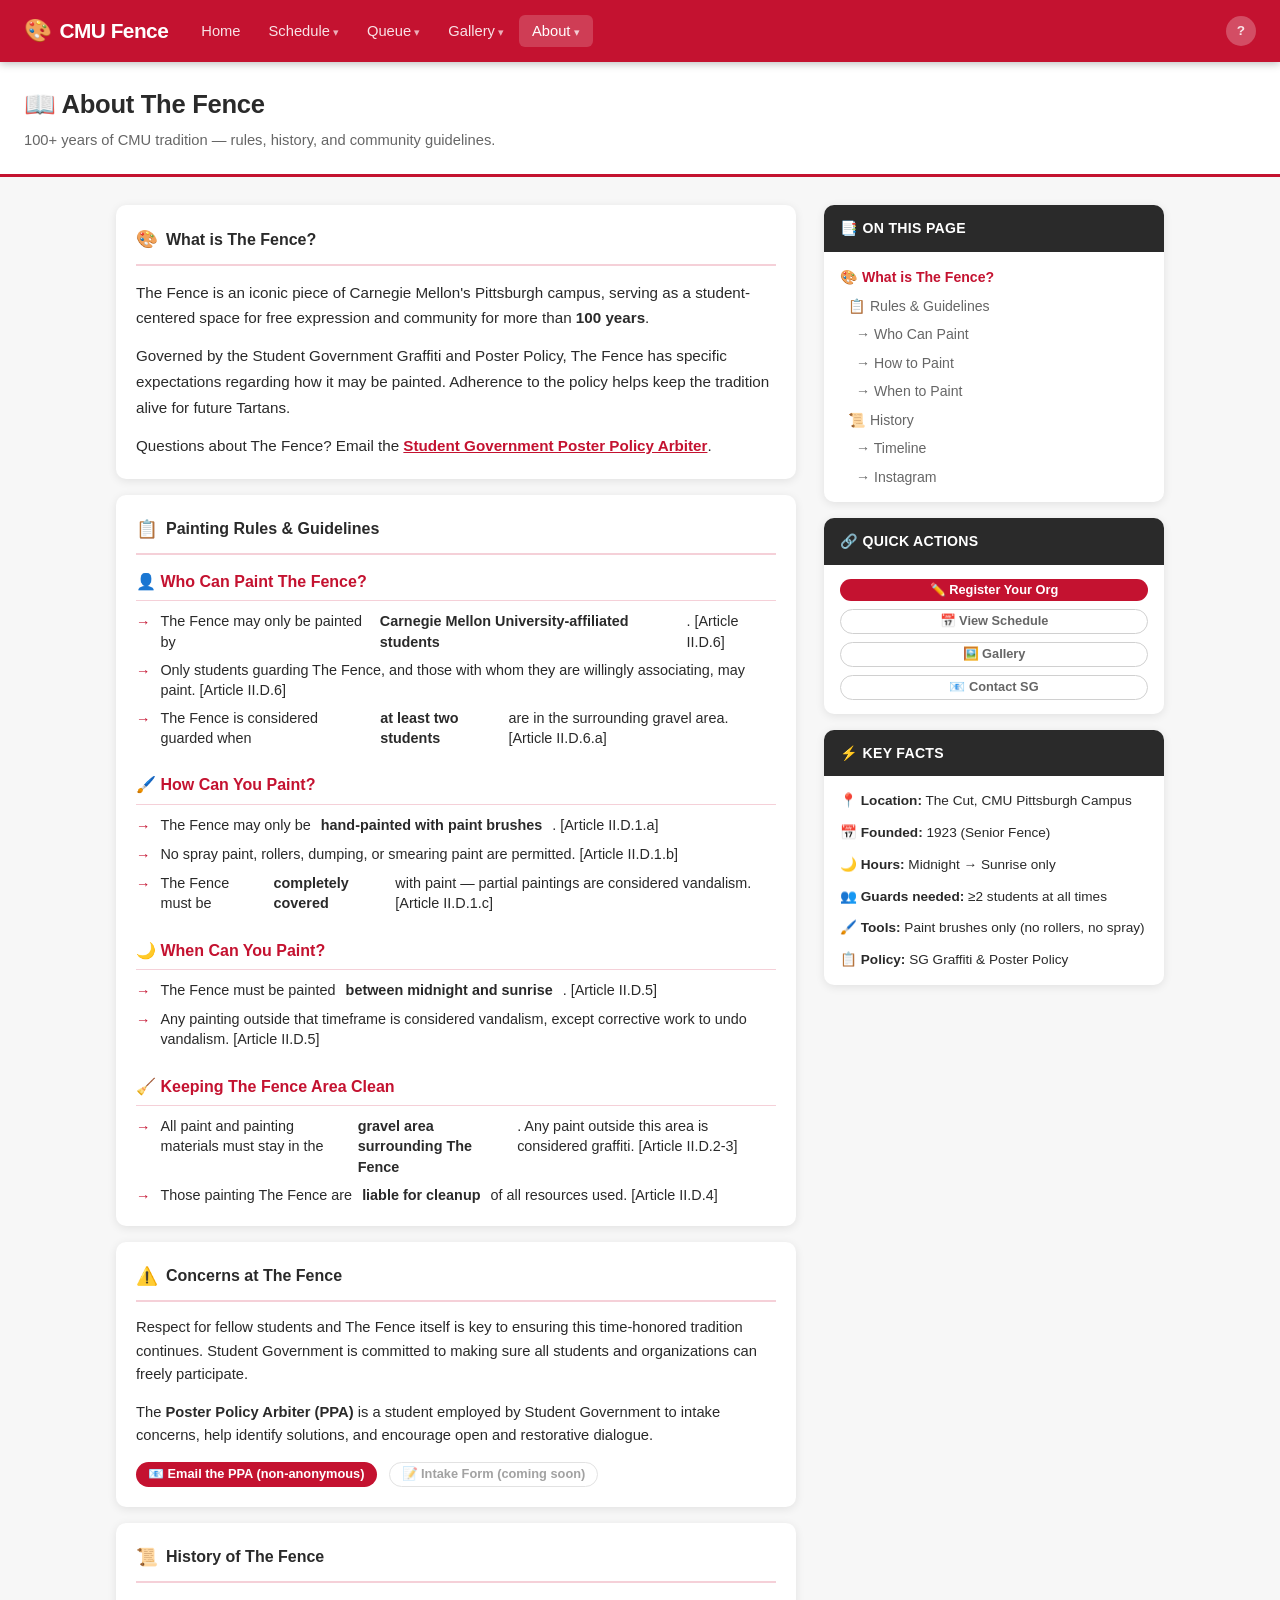
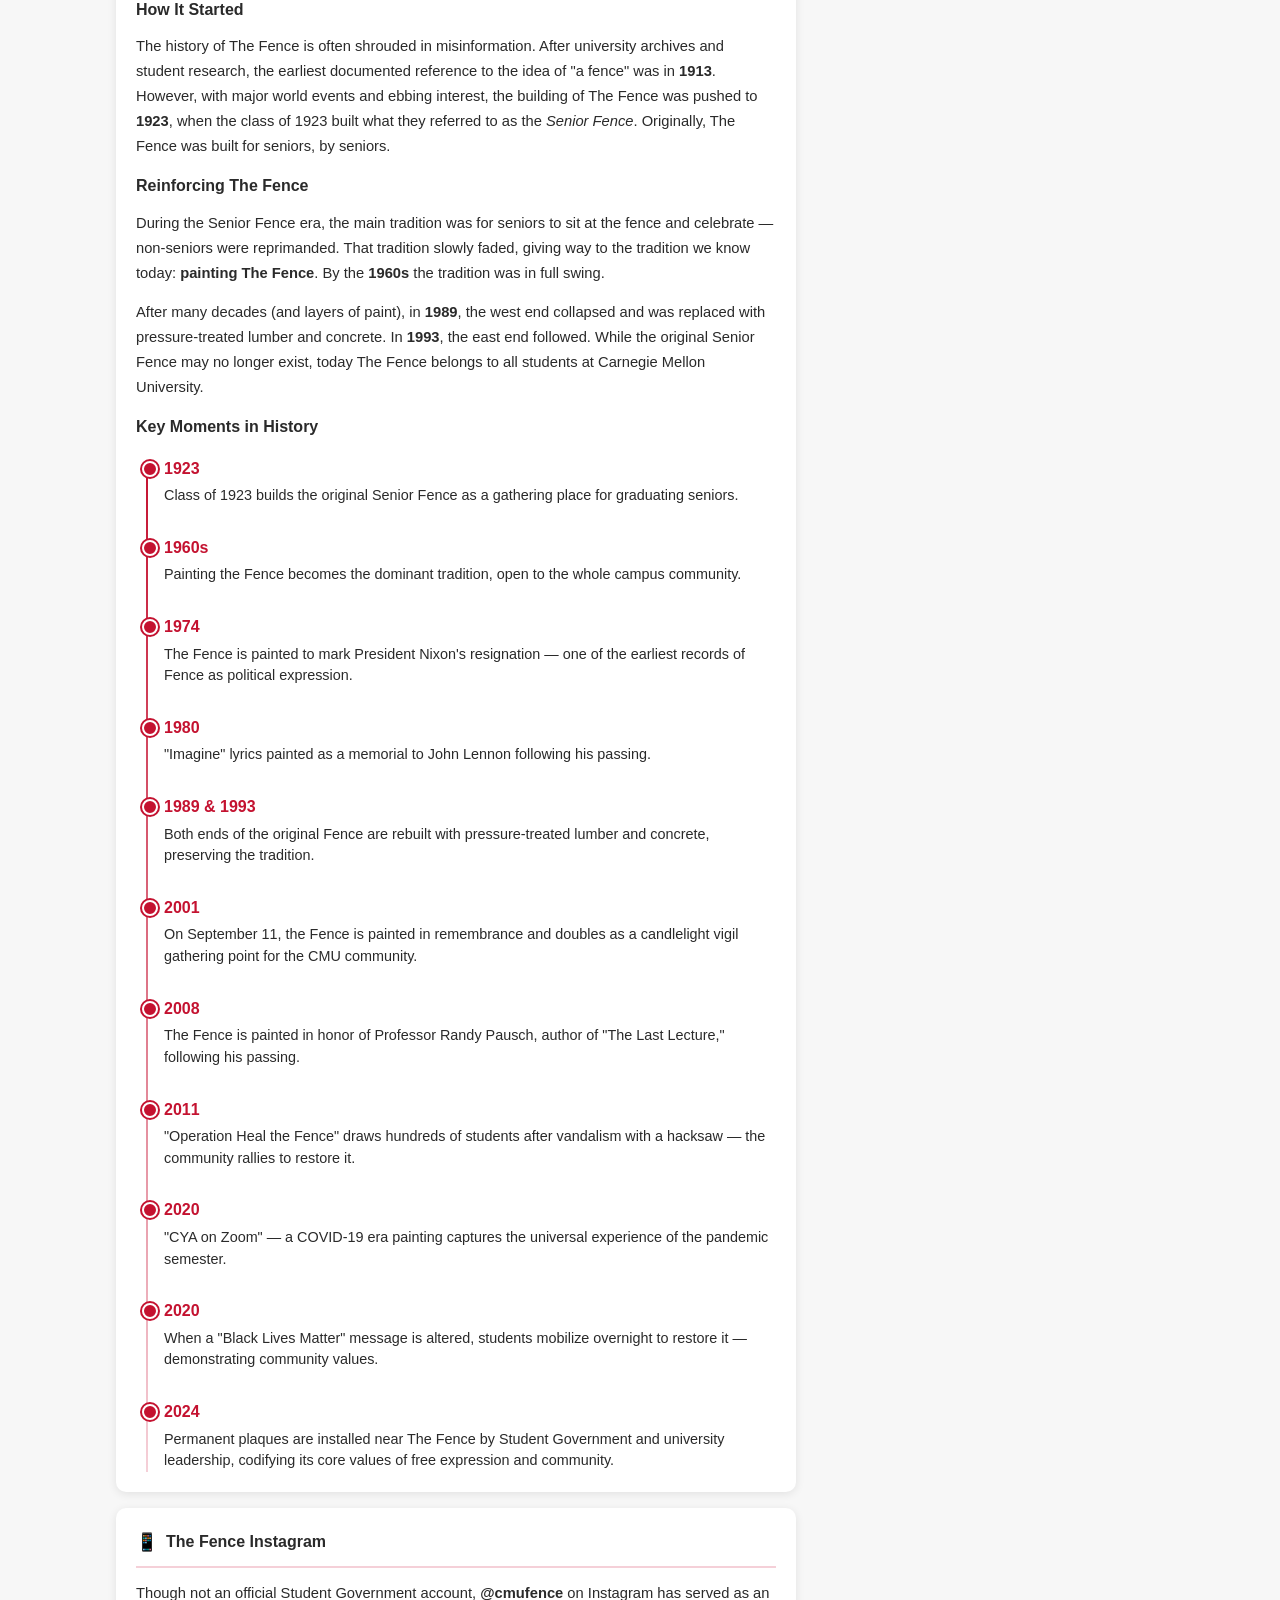
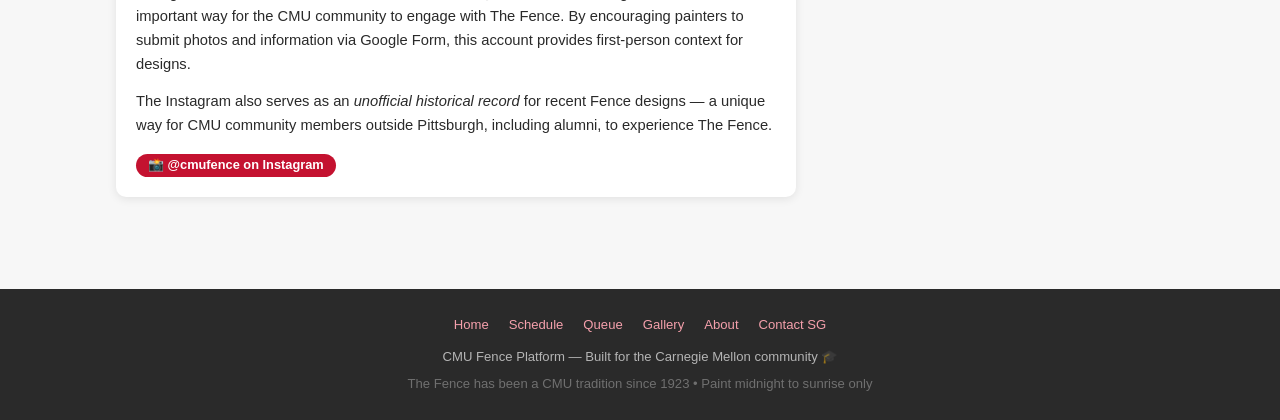
==== about.html @ 960c5d6d "first commit" ====
<!DOCTYPE html>
<html lang="en">
<head>
  <meta charset="UTF-8">
  <meta name="viewport" content="width=device-width, initial-scale=1.0">
  <title>CMU Fence — About</title>
  <link rel="stylesheet" href="css/styles.css">
  <link rel="icon" href="data:image/svg+xml,<svg xmlns='http://www.w3.org/2000/svg' viewBox='0 0 100 100'><text y='.9em' font-size='90'>📖</text></svg>">
</head>
<body>

<div id="nav-mount"></div>

<div class="page-header">
  <h1>📖 About The Fence</h1>
  <p>100+ years of CMU tradition — rules, history, and community guidelines.</p>
</div>

<div class="container">
  <div style="display:grid;grid-template-columns:2fr 1fr;gap:28px;align-items:start" class="about-layout">

    <main>
      <!-- About intro -->
      <div class="card">
        <div class="card-title"><span class="icon">🎨</span> What is The Fence?</div>
        <p style="font-size:0.95rem;line-height:1.7;margin-bottom:12px">
          The Fence is an iconic piece of Carnegie Mellon's Pittsburgh campus, serving as a student-centered
          space for free expression and community for more than <strong>100 years</strong>.
        </p>
        <p style="font-size:0.95rem;line-height:1.7;margin-bottom:12px">
          Governed by the Student Government Graffiti and Poster Policy, The Fence has specific expectations
          regarding how it may be painted. Adherence to the policy helps keep the tradition alive for future Tartans.
        </p>
        <p style="font-size:0.95rem;line-height:1.7">
          Questions about The Fence? Email the
          <a href="mailto:sg-fence@andrew.cmu.edu" style="color:var(--cmu-red);font-weight:600">Student Government Poster Policy Arbiter</a>.
        </p>
      </div>

      <!-- Rules -->
      <div id="rules" style="scroll-margin-top:80px">
        <div class="card">
          <div class="card-title"><span class="icon">📋</span> Painting Rules & Guidelines</div>

          <div class="rules-section">
            <h3>👤 Who Can Paint The Fence?</h3>
            <ul class="rules-list">
              <li><span class="arrow">→</span> The Fence may only be painted by <strong>Carnegie Mellon University-affiliated students</strong>. [Article II.D.6]</li>
              <li><span class="arrow">→</span> Only students guarding The Fence, and those with whom they are willingly associating, may paint. [Article II.D.6]</li>
              <li><span class="arrow">→</span> The Fence is considered guarded when <strong>at least two students</strong> are in the surrounding gravel area. [Article II.D.6.a]</li>
            </ul>
          </div>

          <div class="rules-section">
            <h3>🖌️ How Can You Paint?</h3>
            <ul class="rules-list">
              <li><span class="arrow">→</span> The Fence may only be <strong>hand-painted with paint brushes</strong>. [Article II.D.1.a]</li>
              <li><span class="arrow">→</span> No spray paint, rollers, dumping, or smearing paint are permitted. [Article II.D.1.b]</li>
              <li><span class="arrow">→</span> The Fence must be <strong>completely covered</strong> with paint — partial paintings are considered vandalism. [Article II.D.1.c]</li>
            </ul>
          </div>

          <div class="rules-section">
            <h3>🌙 When Can You Paint?</h3>
            <ul class="rules-list">
              <li><span class="arrow">→</span> The Fence must be painted <strong>between midnight and sunrise</strong>. [Article II.D.5]</li>
              <li><span class="arrow">→</span> Any painting outside that timeframe is considered vandalism, except corrective work to undo vandalism. [Article II.D.5]</li>
            </ul>
          </div>

          <div class="rules-section" style="margin-bottom:0">
            <h3>🧹 Keeping The Fence Area Clean</h3>
            <ul class="rules-list">
              <li><span class="arrow">→</span> All paint and painting materials must stay in the <strong>gravel area surrounding The Fence</strong>. Any paint outside this area is considered graffiti. [Article II.D.2-3]</li>
              <li><span class="arrow">→</span> Those painting The Fence are <strong>liable for cleanup</strong> of all resources used. [Article II.D.4]</li>
            </ul>
          </div>
        </div>

        <!-- Concerns -->
        <div class="card">
          <div class="card-title"><span class="icon">⚠️</span> Concerns at The Fence</div>
          <p style="font-size:0.92rem;line-height:1.6;margin-bottom:14px">
            Respect for fellow students and The Fence itself is key to ensuring this time-honored tradition continues.
            Student Government is committed to making sure all students and organizations can freely participate.
          </p>
          <p style="font-size:0.92rem;line-height:1.6;margin-bottom:14px">
            The <strong>Poster Policy Arbiter (PPA)</strong> is a student employed by Student Government to intake concerns,
            help identify solutions, and encourage open and restorative dialogue.
          </p>
          <div style="display:flex;gap:12px;flex-wrap:wrap">
            <a href="mailto:sg-fence@andrew.cmu.edu" class="btn btn-primary btn-sm">
              📧 Email the PPA (non-anonymous)
            </a>
            <span class="btn btn-ghost btn-sm" style="cursor:default;opacity:0.6">
              📝 Intake Form (coming soon)
            </span>
          </div>
        </div>
      </div>

      <!-- History -->
      <div id="history" style="scroll-margin-top:80px">
        <div class="card">
          <div class="card-title"><span class="icon">📜</span> History of The Fence</div>

          <h3 style="font-size:1rem;font-weight:700;margin-bottom:12px;color:var(--gray-800)">How It Started</h3>
          <p style="font-size:0.92rem;line-height:1.7;margin-bottom:14px">
            The history of The Fence is often shrouded in misinformation. After university archives and student research,
            the earliest documented reference to the idea of "a fence" was in <strong>1913</strong>. However, with major
            world events and ebbing interest, the building of The Fence was pushed to <strong>1923</strong>, when the class
            of 1923 built what they referred to as the <em>Senior Fence</em>. Originally, The Fence was built for seniors, by seniors.
          </p>

          <h3 style="font-size:1rem;font-weight:700;margin-bottom:12px;color:var(--gray-800)">Reinforcing The Fence</h3>
          <p style="font-size:0.92rem;line-height:1.7;margin-bottom:14px">
            During the Senior Fence era, the main tradition was for seniors to sit at the fence and celebrate — non-seniors
            were reprimanded. That tradition slowly faded, giving way to the tradition we know today: <strong>painting The Fence</strong>.
            By the <strong>1960s</strong> the tradition was in full swing.
          </p>
          <p style="font-size:0.92rem;line-height:1.7;margin-bottom:14px">
            After many decades (and layers of paint), in <strong>1989</strong>, the west end collapsed and was replaced with
            pressure-treated lumber and concrete. In <strong>1993</strong>, the east end followed. While the original Senior
            Fence may no longer exist, today The Fence belongs to all students at Carnegie Mellon University.
          </p>

          <h3 style="font-size:1rem;font-weight:700;margin-bottom:16px;color:var(--gray-800)">Key Moments in History</h3>
          <div class="timeline">
            <div class="timeline-item">
              <div class="timeline-year">1923</div>
              <div class="timeline-text">Class of 1923 builds the original Senior Fence as a gathering place for graduating seniors.</div>
            </div>
            <div class="timeline-item">
              <div class="timeline-year">1960s</div>
              <div class="timeline-text">Painting the Fence becomes the dominant tradition, open to the whole campus community.</div>
            </div>
            <div class="timeline-item">
              <div class="timeline-year">1974</div>
              <div class="timeline-text">The Fence is painted to mark President Nixon's resignation — one of the earliest records of Fence as political expression.</div>
            </div>
            <div class="timeline-item">
              <div class="timeline-year">1980</div>
              <div class="timeline-text">"Imagine" lyrics painted as a memorial to John Lennon following his passing.</div>
            </div>
            <div class="timeline-item">
              <div class="timeline-year">1989 & 1993</div>
              <div class="timeline-text">Both ends of the original Fence are rebuilt with pressure-treated lumber and concrete, preserving the tradition.</div>
            </div>
            <div class="timeline-item">
              <div class="timeline-year">2001</div>
              <div class="timeline-text">On September 11, the Fence is painted in remembrance and doubles as a candlelight vigil gathering point for the CMU community.</div>
            </div>
            <div class="timeline-item">
              <div class="timeline-year">2008</div>
              <div class="timeline-text">The Fence is painted in honor of Professor Randy Pausch, author of "The Last Lecture," following his passing.</div>
            </div>
            <div class="timeline-item">
              <div class="timeline-year">2011</div>
              <div class="timeline-text">"Operation Heal the Fence" draws hundreds of students after vandalism with a hacksaw — the community rallies to restore it.</div>
            </div>
            <div class="timeline-item">
              <div class="timeline-year">2020</div>
              <div class="timeline-text">"CYA on Zoom" — a COVID-19 era painting captures the universal experience of the pandemic semester.</div>
            </div>
            <div class="timeline-item">
              <div class="timeline-year">2020</div>
              <div class="timeline-text">When a "Black Lives Matter" message is altered, students mobilize overnight to restore it — demonstrating community values.</div>
            </div>
            <div class="timeline-item" style="margin-bottom:0">
              <div class="timeline-year">2024</div>
              <div class="timeline-text">Permanent plaques are installed near The Fence by Student Government and university leadership, codifying its core values of free expression and community.</div>
            </div>
          </div>
        </div>

        <!-- Instagram record -->
        <div class="card">
          <div class="card-title"><span class="icon">📱</span> The Fence Instagram</div>
          <p style="font-size:0.92rem;line-height:1.6;margin-bottom:14px">
            Though not an official Student Government account, <strong>@cmufence</strong> on Instagram has served as an important
            way for the CMU community to engage with The Fence. By encouraging painters to submit photos and information via
            Google Form, this account provides first-person context for designs.
          </p>
          <p style="font-size:0.92rem;line-height:1.6;margin-bottom:14px">
            The Instagram also serves as an <em>unofficial historical record</em> for recent Fence designs — a unique way for
            CMU community members outside Pittsburgh, including alumni, to experience The Fence.
          </p>
          <a href="https://instagram.com/cmufence" target="_blank" class="btn btn-primary btn-sm">
            📸 @cmufence on Instagram
          </a>
        </div>
      </div>
    </main>

    <!-- SIDEBAR -->
    <aside>
      <div class="sidebar-section" style="position:sticky;top:80px">
        <div class="sidebar-title">📑 On This Page</div>
        <div class="sidebar-body">
          <div style="display:flex;flex-direction:column;gap:6px">
            <a href="#" style="font-size:0.88rem;color:var(--cmu-red);text-decoration:none;font-weight:600">🎨 What is The Fence?</a>
            <a href="#rules" style="font-size:0.88rem;color:var(--gray-600);text-decoration:none;padding-left:8px">📋 Rules & Guidelines</a>
            <a href="#rules" style="font-size:0.88rem;color:var(--gray-600);text-decoration:none;padding-left:16px">→ Who Can Paint</a>
            <a href="#rules" style="font-size:0.88rem;color:var(--gray-600);text-decoration:none;padding-left:16px">→ How to Paint</a>
            <a href="#rules" style="font-size:0.88rem;color:var(--gray-600);text-decoration:none;padding-left:16px">→ When to Paint</a>
            <a href="#history" style="font-size:0.88rem;color:var(--gray-600);text-decoration:none;padding-left:8px">📜 History</a>
            <a href="#history" style="font-size:0.88rem;color:var(--gray-600);text-decoration:none;padding-left:16px">→ Timeline</a>
            <a href="#history" style="font-size:0.88rem;color:var(--gray-600);text-decoration:none;padding-left:16px">→ Instagram</a>
          </div>
        </div>
      </div>

      <div class="sidebar-section" style="margin-top:16px">
        <div class="sidebar-title">🔗 Quick Actions</div>
        <div class="sidebar-body" style="display:flex;flex-direction:column;gap:8px">
          <a href="queue.html#register" class="btn btn-primary btn-sm" style="justify-content:center">✏️ Register Your Org</a>
          <a href="schedule.html" class="btn btn-ghost btn-sm" style="justify-content:center">📅 View Schedule</a>
          <a href="gallery.html" class="btn btn-ghost btn-sm" style="justify-content:center">🖼️ Gallery</a>
          <a href="mailto:sg-fence@andrew.cmu.edu" class="btn btn-ghost btn-sm" style="justify-content:center">📧 Contact SG</a>
        </div>
      </div>

      <div class="sidebar-section" style="margin-top:16px">
        <div class="sidebar-title">⚡ Key Facts</div>
        <div class="sidebar-body">
          <div style="display:flex;flex-direction:column;gap:10px">
            <div style="font-size:0.85rem"><strong>📍 Location:</strong> The Cut, CMU Pittsburgh Campus</div>
            <div style="font-size:0.85rem"><strong>📅 Founded:</strong> 1923 (Senior Fence)</div>
            <div style="font-size:0.85rem"><strong>🌙 Hours:</strong> Midnight → Sunrise only</div>
            <div style="font-size:0.85rem"><strong>👥 Guards needed:</strong> ≥2 students at all times</div>
            <div style="font-size:0.85rem"><strong>🖌️ Tools:</strong> Paint brushes only (no rollers, no spray)</div>
            <div style="font-size:0.85rem"><strong>📋 Policy:</strong> SG Graffiti & Poster Policy</div>
          </div>
        </div>
      </div>
    </aside>

  </div>
</div>

<div id="footer-mount"></div>

<script src="js/app.js"></script>
<script>
  document.getElementById('nav-mount').innerHTML = navHTML('about');
  document.getElementById('footer-mount').innerHTML = footerHTML();
</script>

<style>
  @media (max-width: 768px) {
    .about-layout { grid-template-columns: 1fr !important; }
    aside { position: static !important; }
    .sidebar-section { position: static !important; }
  }
</style>
</body>
</html>
---- css/styles.css ----
:root {
  --cmu-red: #C41230;
  --cmu-red-dark: #9e0f27;
  --cmu-red-light: #f5d0d8;
  --gray-100: #f7f7f7;
  --gray-200: #ebebeb;
  --gray-300: #d0d0d0;
  --gray-600: #666;
  --gray-800: #2a2a2a;
  --white: #fff;
  --shadow: 0 2px 10px rgba(0,0,0,0.09);
  --shadow-lg: 0 4px 24px rgba(0,0,0,0.13);
  --radius: 10px;
  --nav-height: 62px;
}

* { box-sizing: border-box; margin: 0; padding: 0; }

body {
  font-family: -apple-system, BlinkMacSystemFont, 'Segoe UI', Roboto, 'Helvetica Neue', sans-serif;
  background: var(--gray-100);
  color: var(--gray-800);
  line-height: 1.6;
}

/* ===== NAVIGATION ===== */
nav {
  background: var(--cmu-red);
  height: var(--nav-height);
  display: flex;
  align-items: center;
  padding: 0 24px;
  position: sticky;
  top: 0;
  z-index: 1000;
  box-shadow: 0 2px 8px rgba(0,0,0,0.25);
}

.nav-brand {
  color: white;
  font-size: 1.3rem;
  font-weight: 800;
  text-decoration: none;
  letter-spacing: -0.5px;
  display: flex;
  align-items: center;
  gap: 8px;
  flex-shrink: 0;
}

.nav-brand .fence-icon {
  font-size: 1.4rem;
}

.nav-links {
  display: flex;
  list-style: none;
  gap: 2px;
  align-items: center;
  margin-left: 20px;
}

.nav-links a {
  color: rgba(255,255,255,0.88);
  text-decoration: none;
  padding: 8px 13px;
  border-radius: 6px;
  font-size: 0.92rem;
  font-weight: 500;
  transition: background 0.15s, color 0.15s;
  white-space: nowrap;
}

.nav-links a:hover,
.nav-links a.active {
  background: rgba(255,255,255,0.18);
  color: white;
}

/* Dropdown */
.nav-dropdown { position: relative; }

.nav-dropdown > a::after {
  content: ' ▾';
  font-size: 0.75em;
  opacity: 0.75;
}

.dropdown-menu {
  display: none;
  position: absolute;
  top: calc(100% + 8px);
  left: 0;
  background: white;
  border-radius: var(--radius);
  box-shadow: var(--shadow-lg);
  min-width: 190px;
  overflow: hidden;
  border: 1px solid var(--gray-200);
}

.nav-dropdown:hover .dropdown-menu,
.nav-dropdown:focus-within .dropdown-menu {
  display: block;
}

.dropdown-menu a {
  display: block !important;
  color: var(--gray-800) !important;
  padding: 10px 18px !important;
  font-size: 0.88rem !important;
  border-radius: 0 !important;
  background: none !important;
  font-weight: 400 !important;
  border-bottom: 1px solid var(--gray-100);
}

.dropdown-menu a:last-child { border-bottom: none; }

.dropdown-menu a:hover {
  background: var(--gray-100) !important;
  color: var(--cmu-red) !important;
  padding-left: 22px !important;
}

.dropdown-divider {
  border: none;
  border-top: 1px solid var(--gray-200);
}

/* Nav spacer */
.nav-spacer { flex: 1; }

.nav-user {
  color: rgba(255,255,255,0.85);
  font-size: 0.85rem;
  display: flex;
  align-items: center;
  gap: 8px;
}

.nav-avatar {
  width: 30px;
  height: 30px;
  background: rgba(255,255,255,0.25);
  border-radius: 50%;
  display: flex;
  align-items: center;
  justify-content: center;
  font-weight: 700;
  font-size: 0.85rem;
  cursor: pointer;
  transition: background 0.15s;
}

.nav-avatar:hover { background: rgba(255,255,255,0.35); }

/* ===== LAYOUT ===== */
.container {
  max-width: 1080px;
  margin: 0 auto;
  padding: 28px 16px;
}

.two-col {
  display: grid;
  grid-template-columns: 1fr 300px;
  gap: 24px;
  align-items: start;
}

/* ===== HERO ===== */
.hero {
  background: linear-gradient(135deg, #C41230 0%, #7d0b1e 50%, #500712 100%);
  color: white;
  padding: 48px 24px 40px;
  text-align: center;
  position: relative;
  overflow: hidden;
}

.hero::before {
  content: '';
  position: absolute;
  top: -50%;
  left: -20%;
  width: 140%;
  height: 200%;
  background: radial-gradient(ellipse, rgba(255,255,255,0.06) 0%, transparent 60%);
  pointer-events: none;
}

.hero-logo {
  font-size: 3rem;
  margin-bottom: 8px;
}

.hero h1 {
  font-size: 2.1rem;
  font-weight: 800;
  letter-spacing: -0.5px;
  margin-bottom: 8px;
}

.hero p {
  font-size: 1.05rem;
  opacity: 0.88;
  max-width: 540px;
  margin: 0 auto 24px;
}

.hero-stats {
  display: flex;
  justify-content: center;
  gap: 40px;
  margin-top: 28px;
}

.hero-stat .num {
  font-size: 2rem;
  font-weight: 800;
  display: block;
}

.hero-stat .label {
  font-size: 0.82rem;
  opacity: 0.78;
  text-transform: uppercase;
  letter-spacing: 0.5px;
}

.hero-actions {
  display: flex;
  gap: 12px;
  justify-content: center;
  flex-wrap: wrap;
}

/* ===== CARDS ===== */
.card {
  background: var(--white);
  border-radius: var(--radius);
  box-shadow: var(--shadow);
  padding: 20px;
  margin-bottom: 16px;
}

.card-title {
  font-size: 1rem;
  font-weight: 700;
  margin-bottom: 14px;
  color: var(--gray-800);
  display: flex;
  align-items: center;
  gap: 8px;
  padding-bottom: 10px;
  border-bottom: 2px solid var(--cmu-red-light);
}

.card-title .icon { font-size: 1.1rem; }

/* ===== EVENT CARDS ===== */
.event-card {
  background: var(--white);
  border-radius: var(--radius);
  box-shadow: var(--shadow);
  margin-bottom: 16px;
  overflow: hidden;
  transition: transform 0.15s, box-shadow 0.15s;
}

.event-card:hover {
  transform: translateY(-2px);
  box-shadow: var(--shadow-lg);
}

.event-card-header {
  background: linear-gradient(135deg, var(--cmu-red) 0%, var(--cmu-red-dark) 100%);
  color: white;
  padding: 14px 18px;
  display: flex;
  justify-content: space-between;
  align-items: flex-start;
  gap: 12px;
}

.event-card-org {
  font-weight: 700;
  font-size: 1.05rem;
}

.event-card-date-badge {
  background: rgba(255,255,255,0.2);
  padding: 4px 10px;
  border-radius: 12px;
  font-size: 0.82rem;
  white-space: nowrap;
}

.event-card-body { padding: 16px 18px; }

.event-countdown {
  display: inline-flex;
  align-items: center;
  gap: 6px;
  font-size: 0.82rem;
  font-weight: 700;
  color: var(--cmu-red);
  background: var(--cmu-red-light);
  padding: 3px 10px;
  border-radius: 10px;
  margin-bottom: 10px;
}

.event-design-label {
  font-size: 0.8rem;
  font-weight: 700;
  color: var(--gray-600);
  text-transform: uppercase;
  letter-spacing: 0.4px;
  margin-bottom: 6px;
}

.event-design-box {
  background: var(--gray-100);
  border: 2px dashed var(--gray-300);
  border-radius: 8px;
  padding: 16px;
  text-align: center;
  margin-bottom: 14px;
  min-height: 90px;
  display: flex;
  align-items: center;
  justify-content: center;
  flex-direction: column;
  gap: 6px;
  cursor: pointer;
  transition: border-color 0.15s, background 0.15s;
}

.event-design-box:hover {
  border-color: var(--cmu-red);
  background: var(--cmu-red-light);
}

.event-design-box .design-text {
  color: var(--gray-600);
  font-size: 0.9rem;
  font-style: italic;
}

.event-design-box img {
  max-width: 100%;
  max-height: 200px;
  border-radius: 6px;
  object-fit: contain;
}

.event-design-box .upload-hint {
  font-size: 0.78rem;
  color: var(--gray-600);
}

.rsvp-section { border-top: 1px solid var(--gray-200); padding-top: 14px; }

.rsvp-btns {
  display: flex;
  gap: 8px;
  flex-wrap: wrap;
  margin-bottom: 8px;
}

.rsvp-tally {
  font-size: 0.82rem;
  color: var(--gray-600);
  display: flex;
  gap: 14px;
  flex-wrap: wrap;
}

.rsvp-tally span { display: flex; align-items: center; gap: 4px; }

/* ===== BUTTONS ===== */
.btn {
  display: inline-flex;
  align-items: center;
  gap: 6px;
  padding: 9px 18px;
  border-radius: 20px;
  border: none;
  cursor: pointer;
  font-size: 0.88rem;
  font-weight: 600;
  transition: all 0.15s;
  text-decoration: none;
  line-height: 1;
}

.btn-primary {
  background: var(--cmu-red);
  color: white;
}
.btn-primary:hover { background: var(--cmu-red-dark); transform: translateY(-1px); }

.btn-outline {
  background: transparent;
  color: var(--cmu-red);
  border: 2px solid var(--cmu-red);
}
.btn-outline:hover { background: var(--cmu-red-light); }

.btn-white {
  background: white;
  color: var(--cmu-red);
  font-weight: 700;
}
.btn-white:hover { background: var(--gray-100); }

.btn-ghost {
  background: transparent;
  color: var(--gray-600);
  border: 1.5px solid var(--gray-300);
}
.btn-ghost:hover { background: var(--gray-200); color: var(--gray-800); }

.btn-going {
  background: #28a745;
  color: white;
}
.btn-going:hover { background: #218838; }
.btn-going.active {
  background: #1e7e34;
  box-shadow: 0 0 0 3px #28a74540;
  transform: scale(1.05);
}

.btn-maybe {
  background: #ffc107;
  color: #333;
}
.btn-maybe:hover { background: #e0a800; }
.btn-maybe.active {
  background: #d39e00;
  box-shadow: 0 0 0 3px #ffc10750;
  transform: scale(1.05);
}

.btn-notgoing {
  background: var(--gray-200);
  color: var(--gray-600);
  border: 1.5px solid var(--gray-300);
}
.btn-notgoing:hover { background: var(--gray-300); }
.btn-notgoing.active {
  background: var(--gray-300);
  box-shadow: 0 0 0 3px rgba(0,0,0,0.1);
}

.btn-sm {
  padding: 5px 12px;
  font-size: 0.8rem;
  border-radius: 14px;
}

.btn-lg {
  padding: 12px 28px;
  font-size: 1rem;
  border-radius: 24px;
}

/* ===== BADGES ===== */
.badge {
  display: inline-block;
  padding: 3px 9px;
  border-radius: 10px;
  font-size: 0.74rem;
  font-weight: 700;
  text-transform: uppercase;
  letter-spacing: 0.3px;
}

.badge-confirmed { background: #d4edda; color: #155724; }
.badge-pending { background: #fff3cd; color: #856404; }
.badge-next { background: var(--cmu-red-light); color: var(--cmu-red-dark); }
.badge-tonight { background: #C41230; color: white; animation: pulse 2s infinite; }

@keyframes pulse {
  0%, 100% { opacity: 1; }
  50% { opacity: 0.7; }
}

/* ===== PAGE HEADER ===== */
.page-header {
  background: white;
  border-bottom: 3px solid var(--cmu-red);
  padding: 22px 24px;
}

.page-header h1 {
  font-size: 1.6rem;
  font-weight: 800;
  color: var(--gray-800);
  letter-spacing: -0.3px;
}

.page-header p {
  color: var(--gray-600);
  font-size: 0.92rem;
  margin-top: 4px;
}

/* ===== CALENDAR ===== */
.calendar-nav {
  display: flex;
  justify-content: space-between;
  align-items: center;
  margin-bottom: 16px;
}

.calendar-nav h2 {
  font-size: 1.2rem;
  font-weight: 700;
}

.calendar-grid {
  display: grid;
  grid-template-columns: repeat(7, 1fr);
  gap: 1px;
  background: var(--gray-200);
  border-radius: var(--radius);
  overflow: hidden;
  border: 1px solid var(--gray-200);
}

.cal-header {
  background: var(--cmu-red);
  color: white;
  text-align: center;
  padding: 9px 4px;
  font-size: 0.78rem;
  font-weight: 700;
  letter-spacing: 0.3px;
}

.cal-day {
  background: var(--white);
  padding: 8px 6px;
  min-height: 88px;
  cursor: pointer;
  transition: background 0.12s;
  position: relative;
}

.cal-day:hover { background: #fff5f7; }

.cal-day.other-month {
  background: var(--gray-100);
  opacity: 0.55;
  cursor: default;
}
.cal-day.other-month:hover { background: var(--gray-100); }

.cal-day.today {
  background: #fff5f7;
  outline: 2px solid var(--cmu-red);
  outline-offset: -2px;
}

.cal-day.has-event { cursor: pointer; }

.cal-day-num {
  font-size: 0.82rem;
  font-weight: 700;
  color: var(--gray-600);
  margin-bottom: 4px;
}

.cal-day.today .cal-day-num {
  color: var(--cmu-red);
}

.cal-event-chip {
  background: var(--cmu-red);
  color: white;
  border-radius: 4px;
  font-size: 0.68rem;
  padding: 2px 5px;
  margin-bottom: 2px;
  overflow: hidden;
  text-overflow: ellipsis;
  white-space: nowrap;
  font-weight: 600;
}

.cal-weather {
  font-size: 0.7rem;
  color: var(--gray-600);
  margin-top: 3px;
  display: flex;
  align-items: center;
  gap: 2px;
}

/* ===== QUEUE ===== */
.queue-item {
  display: flex;
  align-items: flex-start;
  padding: 14px;
  border-bottom: 1px solid var(--gray-200);
  gap: 14px;
  transition: background 0.12s;
}

.queue-item:hover { background: var(--gray-100); }
.queue-item:last-child { border-bottom: none; }

.queue-position {
  width: 32px;
  height: 32px;
  border-radius: 50%;
  background: var(--cmu-red);
  color: white;
  display: flex;
  align-items: center;
  justify-content: center;
  font-weight: 800;
  font-size: 0.88rem;
  flex-shrink: 0;
}

.queue-position.pos-1 {
  background: #FFD700;
  color: #333;
}
.queue-position.pos-2 {
  background: #C0C0C0;
  color: #333;
}
.queue-position.pos-3 {
  background: #CD7F32;
  color: white;
}

.queue-info { flex: 1; min-width: 0; }

.queue-org {
  font-weight: 700;
  font-size: 0.95rem;
  margin-bottom: 2px;
}

.queue-desc {
  font-size: 0.82rem;
  color: var(--gray-600);
  margin-bottom: 4px;
}

.queue-meta {
  font-size: 0.76rem;
  color: var(--gray-600);
  display: flex;
  gap: 10px;
  flex-wrap: wrap;
}

/* ===== FORM ===== */
.form-group { margin-bottom: 16px; }

.form-group label {
  display: block;
  font-weight: 600;
  margin-bottom: 6px;
  font-size: 0.88rem;
  color: var(--gray-800);
}

.form-group label .required { color: var(--cmu-red); }

.form-group input,
.form-group textarea,
.form-group select {
  width: 100%;
  padding: 10px 14px;
  border: 1.5px solid var(--gray-300);
  border-radius: 8px;
  font-size: 0.92rem;
  font-family: inherit;
  transition: border-color 0.15s, box-shadow 0.15s;
  background: white;
}

.form-group input:focus,
.form-group textarea:focus,
.form-group select:focus {
  outline: none;
  border-color: var(--cmu-red);
  box-shadow: 0 0 0 3px rgba(196, 18, 48, 0.1);
}

.form-group textarea { resize: vertical; min-height: 80px; }

.form-row {
  display: grid;
  grid-template-columns: 1fr 1fr;
  gap: 12px;
}

.form-hint {
  font-size: 0.78rem;
  color: var(--gray-600);
  margin-top: 4px;
}

/* ===== GALLERY ===== */
.gallery-grid {
  display: grid;
  grid-template-columns: repeat(auto-fill, minmax(240px, 1fr));
  gap: 16px;
}

.gallery-item {
  border-radius: var(--radius);
  overflow: hidden;
  box-shadow: var(--shadow);
  cursor: pointer;
  transition: transform 0.2s, box-shadow 0.2s;
  background: white;
}

.gallery-item:hover {
  transform: translateY(-3px);
  box-shadow: var(--shadow-lg);
}

.gallery-img {
  width: 100%;
  height: 180px;
  display: flex;
  align-items: center;
  justify-content: center;
  font-size: 3.5rem;
  position: relative;
  overflow: hidden;
}

.gallery-img .fence-design {
  position: absolute;
  inset: 0;
  display: flex;
  flex-direction: column;
  align-items: center;
  justify-content: center;
  gap: 4px;
}

.gallery-caption {
  padding: 12px 14px;
}

.gallery-caption .org {
  font-weight: 700;
  font-size: 0.9rem;
  color: var(--gray-800);
  margin-bottom: 2px;
}

.gallery-caption .desc {
  font-size: 0.8rem;
  color: var(--gray-600);
  margin-bottom: 4px;
}

.gallery-caption .date {
  font-size: 0.75rem;
  color: var(--gray-600);
}

/* ===== HISTORY TIMELINE ===== */
.timeline {
  position: relative;
  padding-left: 28px;
}

.timeline::before {
  content: '';
  position: absolute;
  left: 10px;
  top: 6px;
  bottom: 0;
  width: 2px;
  background: linear-gradient(to bottom, var(--cmu-red), var(--cmu-red-light));
}

.timeline-item {
  position: relative;
  margin-bottom: 28px;
}

.timeline-item::before {
  content: '';
  position: absolute;
  left: -22px;
  top: 5px;
  width: 12px;
  height: 12px;
  border-radius: 50%;
  background: var(--cmu-red);
  border: 2px solid white;
  box-shadow: 0 0 0 2px var(--cmu-red);
}

.timeline-year {
  font-weight: 800;
  color: var(--cmu-red);
  font-size: 1rem;
  margin-bottom: 4px;
}

.timeline-text {
  font-size: 0.9rem;
  color: var(--gray-800);
  line-height: 1.5;
}

/* ===== RULES ===== */
.rules-section { margin-bottom: 24px; }

.rules-section h3 {
  color: var(--cmu-red);
  font-size: 1rem;
  font-weight: 700;
  margin-bottom: 10px;
  padding-bottom: 6px;
  border-bottom: 1px solid var(--cmu-red-light);
}

.rules-list {
  list-style: none;
  display: flex;
  flex-direction: column;
  gap: 8px;
}

.rules-list li {
  display: flex;
  gap: 10px;
  font-size: 0.9rem;
  line-height: 1.4;
}

.rules-list li .arrow {
  color: var(--cmu-red);
  font-weight: 700;
  flex-shrink: 0;
  margin-top: 1px;
}

/* ===== MODAL ===== */
.modal-overlay {
  display: none;
  position: fixed;
  inset: 0;
  background: rgba(0,0,0,0.55);
  z-index: 2000;
  align-items: center;
  justify-content: center;
  padding: 16px;
}

.modal-overlay.open { display: flex; }

.modal {
  background: white;
  border-radius: var(--radius);
  padding: 24px;
  max-width: 500px;
  width: 100%;
  max-height: 85vh;
  overflow-y: auto;
  box-shadow: var(--shadow-lg);
}

.modal-header {
  display: flex;
  justify-content: space-between;
  align-items: center;
  margin-bottom: 18px;
}

.modal-header h3 { font-size: 1.1rem; font-weight: 700; }

.modal-close {
  background: none;
  border: none;
  font-size: 1.6rem;
  cursor: pointer;
  color: var(--gray-600);
  line-height: 1;
  padding: 2px 6px;
  border-radius: 4px;
  transition: background 0.15s;
}

.modal-close:hover { background: var(--gray-200); }

/* ===== ALERT ===== */
.alert {
  padding: 12px 16px;
  border-radius: 8px;
  margin-bottom: 16px;
  font-size: 0.88rem;
  display: flex;
  align-items: flex-start;
  gap: 8px;
}

.alert-success { background: #d4edda; color: #155724; border: 1px solid #c3e6cb; }
.alert-warning { background: #fff3cd; color: #856404; border: 1px solid #ffeeba; }
.alert-info { background: #d1ecf1; color: #0c5460; border: 1px solid #bee5eb; }

/* ===== SIDEBAR WIDGETS ===== */
.sidebar-section {
  background: white;
  border-radius: var(--radius);
  box-shadow: var(--shadow);
  margin-bottom: 16px;
  overflow: hidden;
}

.sidebar-title {
  background: var(--gray-800);
  color: white;
  padding: 12px 16px;
  font-size: 0.88rem;
  font-weight: 700;
  letter-spacing: 0.3px;
  text-transform: uppercase;
}

.sidebar-body { padding: 14px 16px; }

.sidebar-item {
  display: flex;
  align-items: center;
  gap: 10px;
  padding: 8px 0;
  border-bottom: 1px solid var(--gray-100);
  font-size: 0.88rem;
}

.sidebar-item:last-child { border-bottom: none; }

.sidebar-item .item-dot {
  width: 8px;
  height: 8px;
  border-radius: 50%;
  background: var(--cmu-red);
  flex-shrink: 0;
}

/* ===== WEATHER ===== */
.weather-inline {
  display: inline-flex;
  align-items: center;
  gap: 4px;
  font-size: 0.82rem;
  color: var(--gray-600);
  background: var(--gray-100);
  padding: 3px 8px;
  border-radius: 10px;
}

/* ===== EMPTY STATE ===== */
.empty-state {
  text-align: center;
  padding: 40px 20px;
  color: var(--gray-600);
}

.empty-state .icon { font-size: 3rem; margin-bottom: 12px; }
.empty-state h3 { font-size: 1rem; margin-bottom: 6px; color: var(--gray-800); }
.empty-state p { font-size: 0.88rem; }

/* ===== FOOTER ===== */
footer {
  background: var(--gray-800);
  color: rgba(255,255,255,0.65);
  text-align: center;
  padding: 24px 20px;
  margin-top: 48px;
  font-size: 0.82rem;
  line-height: 1.8;
}

footer a { color: #f5a0ac; text-decoration: none; }
footer a:hover { text-decoration: underline; }

footer .footer-links {
  display: flex;
  justify-content: center;
  gap: 20px;
  flex-wrap: wrap;
  margin-bottom: 8px;
}

/* ===== RESPONSIVE ===== */
@media (max-width: 768px) {
  .two-col { grid-template-columns: 1fr; }
  .hero h1 { font-size: 1.6rem; }
  .hero-stats { gap: 20px; }
  .hero-stat .num { font-size: 1.5rem; }
  .gallery-grid { grid-template-columns: repeat(2, 1fr); }
  .form-row { grid-template-columns: 1fr; }
  .nav-links { display: none; }
}

@media (max-width: 480px) {
  .gallery-grid { grid-template-columns: 1fr; }
  .cal-day { min-height: 62px; padding: 5px 3px; }
  .cal-day-num { font-size: 0.75rem; }
  .container { padding: 16px 12px; }
}

/* ===== UTILITY ===== */
.mt-0 { margin-top: 0 !important; }
.mt-8 { margin-top: 8px !important; }
.mt-16 { margin-top: 16px !important; }
.mb-0 { margin-bottom: 0 !important; }
.text-center { text-align: center; }
.text-muted { color: var(--gray-600); font-size: 0.88rem; }
.fw-bold { font-weight: 700; }
.flex { display: flex; }
.flex-center { display: flex; align-items: center; justify-content: center; }
.gap-8 { gap: 8px; }
.gap-12 { gap: 12px; }
.w-100 { width: 100%; }
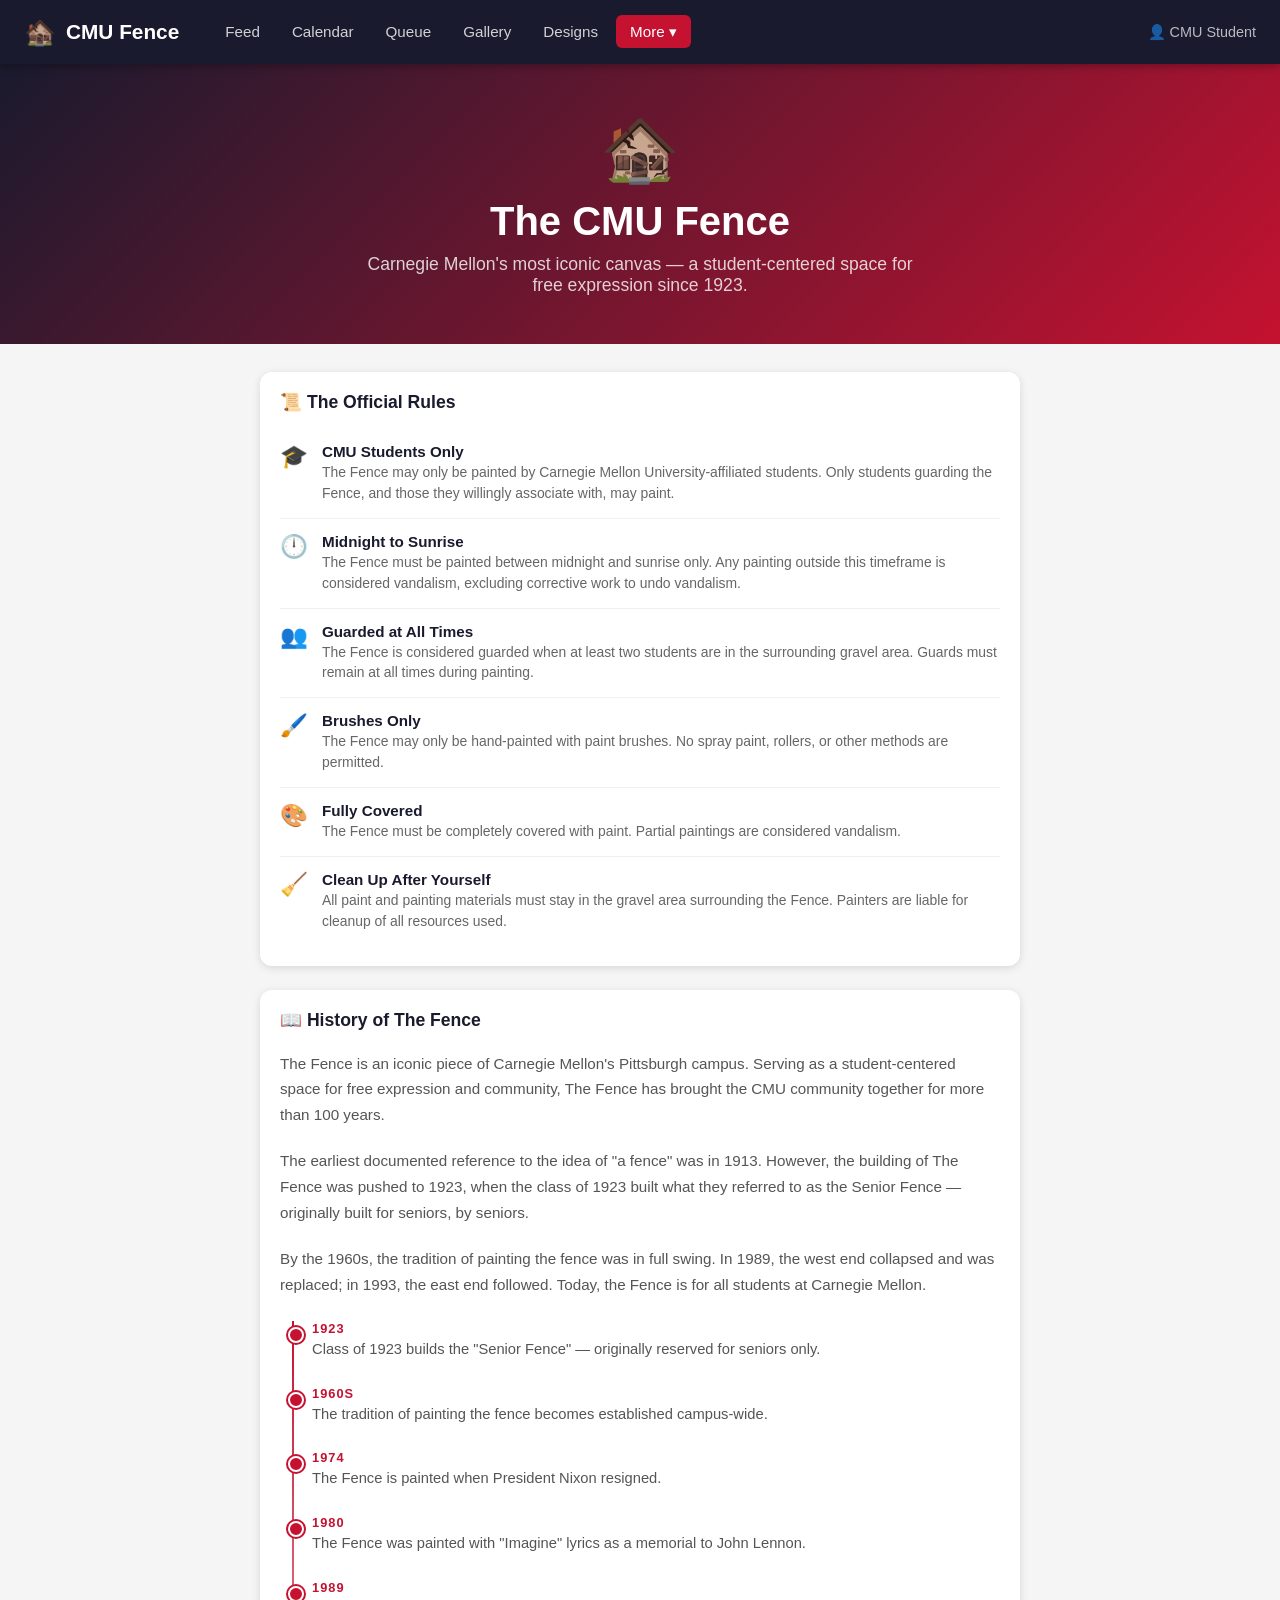
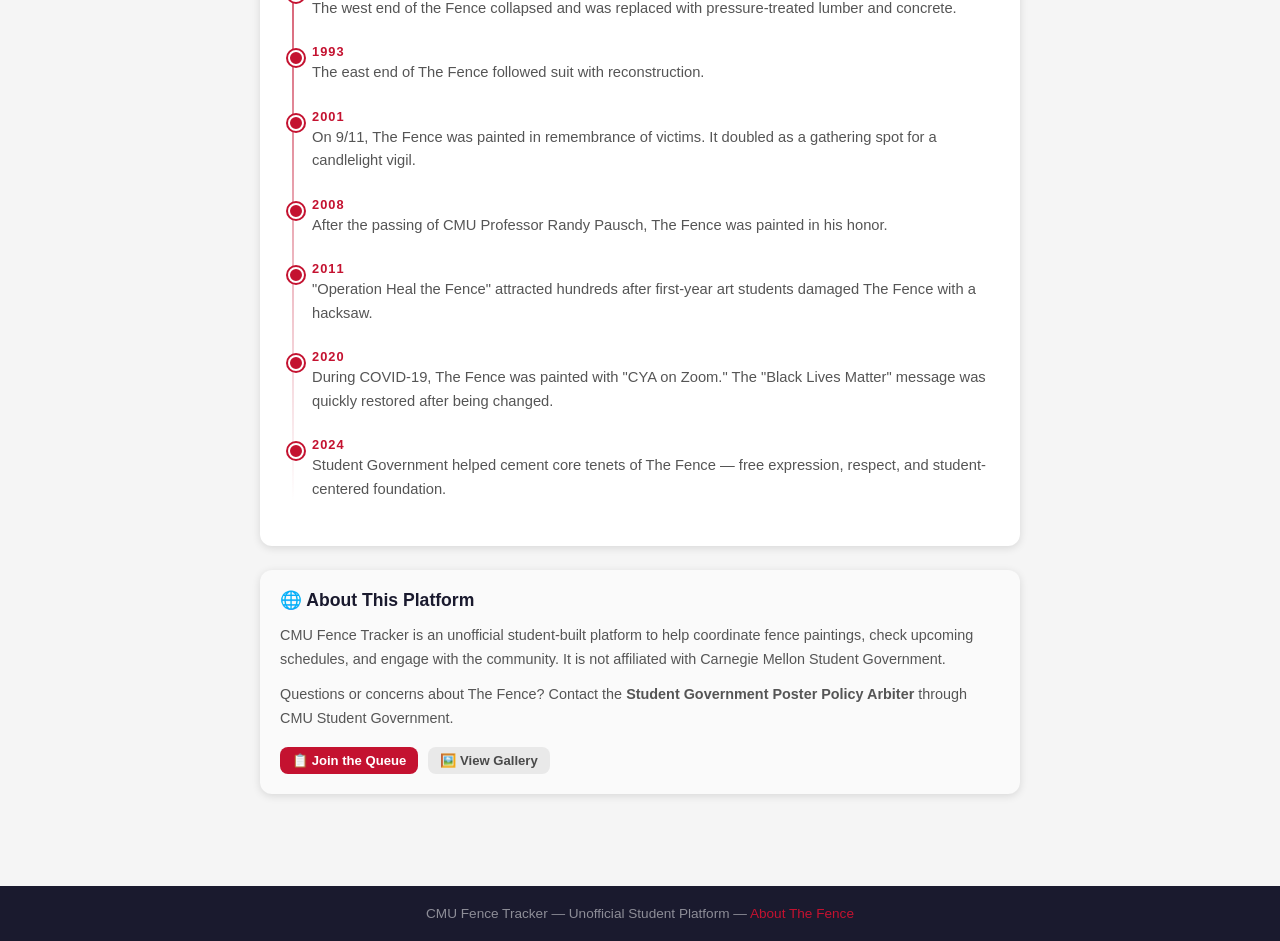
==== commit cee23e06: "day2 first prompt" ====
--- a/about.html
+++ b/about.html
@@ -3,255 +3,237 @@
 <head>
   <meta charset="UTF-8">
   <meta name="viewport" content="width=device-width, initial-scale=1.0">
-  <title>CMU Fence — About</title>
-  <link rel="stylesheet" href="css/styles.css">
-  <link rel="icon" href="data:image/svg+xml,<svg xmlns='http://www.w3.org/2000/svg' viewBox='0 0 100 100'><text y='.9em' font-size='90'>📖</text></svg>">
+  <title>CMU Fence — About The Fence</title>
+  <link rel="stylesheet" href="styles.css">
+  <style>
+    .timeline {
+      position: relative;
+      padding-left: 32px;
+    }
+    .timeline::before {
+      content: '';
+      position: absolute;
+      left: 12px;
+      top: 0;
+      bottom: 0;
+      width: 2px;
+      background: linear-gradient(to bottom, var(--cmu-red), transparent);
+    }
+    .timeline-item {
+      position: relative;
+      margin-bottom: 24px;
+    }
+    .timeline-item::before {
+      content: '';
+      position: absolute;
+      left: -24px;
+      top: 6px;
+      width: 12px;
+      height: 12px;
+      background: var(--cmu-red);
+      border-radius: 50%;
+      border: 2px solid white;
+      box-shadow: 0 0 0 2px var(--cmu-red);
+    }
+    .timeline-year {
+      font-size: 0.8rem;
+      font-weight: 700;
+      color: var(--cmu-red);
+      text-transform: uppercase;
+      letter-spacing: 0.08em;
+    }
+    .timeline-text { font-size: 0.92rem; color: #555; line-height: 1.6; margin-top: 2px; }
+
+    .rule-item {
+      display: flex;
+      gap: 14px;
+      padding: 14px 0;
+      border-bottom: 1px solid #f0f0f0;
+      align-items: flex-start;
+    }
+    .rule-item:last-child { border-bottom: none; }
+    .rule-icon { font-size: 1.4rem; flex-shrink: 0; }
+    .rule-text h4 { font-size: 0.95rem; font-weight: 700; color: var(--cmu-dark); }
+    .rule-text p { font-size: 0.87rem; color: #666; margin-top: 2px; line-height: 1.5; }
+  </style>
 </head>
 <body>
 
-<div id="nav-mount"></div>
-
-<div class="page-header">
-  <h1>📖 About The Fence</h1>
-  <p>100+ years of CMU tradition — rules, history, and community guidelines.</p>
+<nav>
+  <a class="nav-brand" href="index.html">
+    <span class="fence-icon">🏚️</span>
+    <span>CMU Fence</span>
+  </a>
+  <ul class="nav-links">
+    <li><a href="index.html">Feed</a></li>
+    <li><a href="calendar.html">Calendar</a></li>
+    <li><a href="queue.html">Queue</a></li>
+    <li><a href="gallery.html">Gallery</a></li>
+    <li><a href="design.html">Designs</a></li>
+    <li class="dropdown">
+      <a class="dropdown-toggle" href="#">More ▾</a>
+      <div class="dropdown-menu">
+        <a href="calendar.html">📅 Calendar &amp; Schedule</a>
+        <a href="queue.html">📋 Painting Queue</a>
+        <a href="gallery.html">🖼️ Past Fences</a>
+        <a href="design.html">🎨 Fence Designs</a>
+        <a href="about.html">ℹ️ About The Fence</a>
+      </div>
+    </li>
+  </ul>
+  <div class="nav-spacer"></div>
+  <div class="nav-user">👤 CMU Student</div>
+</nav>
+
+<div style="background:linear-gradient(135deg,#1a1a2e,#c41230);padding:48px 20px;color:white">
+  <div style="max-width:800px;margin:0 auto;text-align:center">
+    <div style="font-size:4rem;margin-bottom:12px">🏚️</div>
+    <h1 style="font-size:2.5rem;font-weight:800">The CMU Fence</h1>
+    <p style="opacity:0.8;font-size:1.1rem;margin-top:10px;max-width:560px;margin-left:auto;margin-right:auto">
+      Carnegie Mellon's most iconic canvas — a student-centered space for free expression since 1923.
+    </p>
+  </div>
 </div>
 
-<div class="container">
-  <div style="display:grid;grid-template-columns:2fr 1fr;gap:28px;align-items:start" class="about-layout">
-
-    <main>
-      <!-- About intro -->
-      <div class="card">
-        <div class="card-title"><span class="icon">🎨</span> What is The Fence?</div>
-        <p style="font-size:0.95rem;line-height:1.7;margin-bottom:12px">
-          The Fence is an iconic piece of Carnegie Mellon's Pittsburgh campus, serving as a student-centered
-          space for free expression and community for more than <strong>100 years</strong>.
-        </p>
-        <p style="font-size:0.95rem;line-height:1.7;margin-bottom:12px">
-          Governed by the Student Government Graffiti and Poster Policy, The Fence has specific expectations
-          regarding how it may be painted. Adherence to the policy helps keep the tradition alive for future Tartans.
-        </p>
-        <p style="font-size:0.95rem;line-height:1.7">
-          Questions about The Fence? Email the
-          <a href="mailto:sg-fence@andrew.cmu.edu" style="color:var(--cmu-red);font-weight:600">Student Government Poster Policy Arbiter</a>.
-        </p>
-      </div>
-
-      <!-- Rules -->
-      <div id="rules" style="scroll-margin-top:80px">
-        <div class="card">
-          <div class="card-title"><span class="icon">📋</span> Painting Rules & Guidelines</div>
-
-          <div class="rules-section">
-            <h3>👤 Who Can Paint The Fence?</h3>
-            <ul class="rules-list">
-              <li><span class="arrow">→</span> The Fence may only be painted by <strong>Carnegie Mellon University-affiliated students</strong>. [Article II.D.6]</li>
-              <li><span class="arrow">→</span> Only students guarding The Fence, and those with whom they are willingly associating, may paint. [Article II.D.6]</li>
-              <li><span class="arrow">→</span> The Fence is considered guarded when <strong>at least two students</strong> are in the surrounding gravel area. [Article II.D.6.a]</li>
-            </ul>
-          </div>
-
-          <div class="rules-section">
-            <h3>🖌️ How Can You Paint?</h3>
-            <ul class="rules-list">
-              <li><span class="arrow">→</span> The Fence may only be <strong>hand-painted with paint brushes</strong>. [Article II.D.1.a]</li>
-              <li><span class="arrow">→</span> No spray paint, rollers, dumping, or smearing paint are permitted. [Article II.D.1.b]</li>
-              <li><span class="arrow">→</span> The Fence must be <strong>completely covered</strong> with paint — partial paintings are considered vandalism. [Article II.D.1.c]</li>
-            </ul>
-          </div>
-
-          <div class="rules-section">
-            <h3>🌙 When Can You Paint?</h3>
-            <ul class="rules-list">
-              <li><span class="arrow">→</span> The Fence must be painted <strong>between midnight and sunrise</strong>. [Article II.D.5]</li>
-              <li><span class="arrow">→</span> Any painting outside that timeframe is considered vandalism, except corrective work to undo vandalism. [Article II.D.5]</li>
-            </ul>
-          </div>
-
-          <div class="rules-section" style="margin-bottom:0">
-            <h3>🧹 Keeping The Fence Area Clean</h3>
-            <ul class="rules-list">
-              <li><span class="arrow">→</span> All paint and painting materials must stay in the <strong>gravel area surrounding The Fence</strong>. Any paint outside this area is considered graffiti. [Article II.D.2-3]</li>
-              <li><span class="arrow">→</span> Those painting The Fence are <strong>liable for cleanup</strong> of all resources used. [Article II.D.4]</li>
-            </ul>
-          </div>
-        </div>
-
-        <!-- Concerns -->
-        <div class="card">
-          <div class="card-title"><span class="icon">⚠️</span> Concerns at The Fence</div>
-          <p style="font-size:0.92rem;line-height:1.6;margin-bottom:14px">
-            Respect for fellow students and The Fence itself is key to ensuring this time-honored tradition continues.
-            Student Government is committed to making sure all students and organizations can freely participate.
-          </p>
-          <p style="font-size:0.92rem;line-height:1.6;margin-bottom:14px">
-            The <strong>Poster Policy Arbiter (PPA)</strong> is a student employed by Student Government to intake concerns,
-            help identify solutions, and encourage open and restorative dialogue.
-          </p>
-          <div style="display:flex;gap:12px;flex-wrap:wrap">
-            <a href="mailto:sg-fence@andrew.cmu.edu" class="btn btn-primary btn-sm">
-              📧 Email the PPA (non-anonymous)
-            </a>
-            <span class="btn btn-ghost btn-sm" style="cursor:default;opacity:0.6">
-              📝 Intake Form (coming soon)
-            </span>
-          </div>
-        </div>
-      </div>
-
-      <!-- History -->
-      <div id="history" style="scroll-margin-top:80px">
-        <div class="card">
-          <div class="card-title"><span class="icon">📜</span> History of The Fence</div>
-
-          <h3 style="font-size:1rem;font-weight:700;margin-bottom:12px;color:var(--gray-800)">How It Started</h3>
-          <p style="font-size:0.92rem;line-height:1.7;margin-bottom:14px">
-            The history of The Fence is often shrouded in misinformation. After university archives and student research,
-            the earliest documented reference to the idea of "a fence" was in <strong>1913</strong>. However, with major
-            world events and ebbing interest, the building of The Fence was pushed to <strong>1923</strong>, when the class
-            of 1923 built what they referred to as the <em>Senior Fence</em>. Originally, The Fence was built for seniors, by seniors.
-          </p>
-
-          <h3 style="font-size:1rem;font-weight:700;margin-bottom:12px;color:var(--gray-800)">Reinforcing The Fence</h3>
-          <p style="font-size:0.92rem;line-height:1.7;margin-bottom:14px">
-            During the Senior Fence era, the main tradition was for seniors to sit at the fence and celebrate — non-seniors
-            were reprimanded. That tradition slowly faded, giving way to the tradition we know today: <strong>painting The Fence</strong>.
-            By the <strong>1960s</strong> the tradition was in full swing.
-          </p>
-          <p style="font-size:0.92rem;line-height:1.7;margin-bottom:14px">
-            After many decades (and layers of paint), in <strong>1989</strong>, the west end collapsed and was replaced with
-            pressure-treated lumber and concrete. In <strong>1993</strong>, the east end followed. While the original Senior
-            Fence may no longer exist, today The Fence belongs to all students at Carnegie Mellon University.
-          </p>
-
-          <h3 style="font-size:1rem;font-weight:700;margin-bottom:16px;color:var(--gray-800)">Key Moments in History</h3>
-          <div class="timeline">
-            <div class="timeline-item">
-              <div class="timeline-year">1923</div>
-              <div class="timeline-text">Class of 1923 builds the original Senior Fence as a gathering place for graduating seniors.</div>
-            </div>
-            <div class="timeline-item">
-              <div class="timeline-year">1960s</div>
-              <div class="timeline-text">Painting the Fence becomes the dominant tradition, open to the whole campus community.</div>
-            </div>
-            <div class="timeline-item">
-              <div class="timeline-year">1974</div>
-              <div class="timeline-text">The Fence is painted to mark President Nixon's resignation — one of the earliest records of Fence as political expression.</div>
-            </div>
-            <div class="timeline-item">
-              <div class="timeline-year">1980</div>
-              <div class="timeline-text">"Imagine" lyrics painted as a memorial to John Lennon following his passing.</div>
-            </div>
-            <div class="timeline-item">
-              <div class="timeline-year">1989 & 1993</div>
-              <div class="timeline-text">Both ends of the original Fence are rebuilt with pressure-treated lumber and concrete, preserving the tradition.</div>
-            </div>
-            <div class="timeline-item">
-              <div class="timeline-year">2001</div>
-              <div class="timeline-text">On September 11, the Fence is painted in remembrance and doubles as a candlelight vigil gathering point for the CMU community.</div>
-            </div>
-            <div class="timeline-item">
-              <div class="timeline-year">2008</div>
-              <div class="timeline-text">The Fence is painted in honor of Professor Randy Pausch, author of "The Last Lecture," following his passing.</div>
-            </div>
-            <div class="timeline-item">
-              <div class="timeline-year">2011</div>
-              <div class="timeline-text">"Operation Heal the Fence" draws hundreds of students after vandalism with a hacksaw — the community rallies to restore it.</div>
-            </div>
-            <div class="timeline-item">
-              <div class="timeline-year">2020</div>
-              <div class="timeline-text">"CYA on Zoom" — a COVID-19 era painting captures the universal experience of the pandemic semester.</div>
-            </div>
-            <div class="timeline-item">
-              <div class="timeline-year">2020</div>
-              <div class="timeline-text">When a "Black Lives Matter" message is altered, students mobilize overnight to restore it — demonstrating community values.</div>
-            </div>
-            <div class="timeline-item" style="margin-bottom:0">
-              <div class="timeline-year">2024</div>
-              <div class="timeline-text">Permanent plaques are installed near The Fence by Student Government and university leadership, codifying its core values of free expression and community.</div>
-            </div>
-          </div>
-        </div>
-
-        <!-- Instagram record -->
-        <div class="card">
-          <div class="card-title"><span class="icon">📱</span> The Fence Instagram</div>
-          <p style="font-size:0.92rem;line-height:1.6;margin-bottom:14px">
-            Though not an official Student Government account, <strong>@cmufence</strong> on Instagram has served as an important
-            way for the CMU community to engage with The Fence. By encouraging painters to submit photos and information via
-            Google Form, this account provides first-person context for designs.
-          </p>
-          <p style="font-size:0.92rem;line-height:1.6;margin-bottom:14px">
-            The Instagram also serves as an <em>unofficial historical record</em> for recent Fence designs — a unique way for
-            CMU community members outside Pittsburgh, including alumni, to experience The Fence.
-          </p>
-          <a href="https://instagram.com/cmufence" target="_blank" class="btn btn-primary btn-sm">
-            📸 @cmufence on Instagram
-          </a>
-        </div>
-      </div>
-    </main>
-
-    <!-- SIDEBAR -->
-    <aside>
-      <div class="sidebar-section" style="position:sticky;top:80px">
-        <div class="sidebar-title">📑 On This Page</div>
-        <div class="sidebar-body">
-          <div style="display:flex;flex-direction:column;gap:6px">
-            <a href="#" style="font-size:0.88rem;color:var(--cmu-red);text-decoration:none;font-weight:600">🎨 What is The Fence?</a>
-            <a href="#rules" style="font-size:0.88rem;color:var(--gray-600);text-decoration:none;padding-left:8px">📋 Rules & Guidelines</a>
-            <a href="#rules" style="font-size:0.88rem;color:var(--gray-600);text-decoration:none;padding-left:16px">→ Who Can Paint</a>
-            <a href="#rules" style="font-size:0.88rem;color:var(--gray-600);text-decoration:none;padding-left:16px">→ How to Paint</a>
-            <a href="#rules" style="font-size:0.88rem;color:var(--gray-600);text-decoration:none;padding-left:16px">→ When to Paint</a>
-            <a href="#history" style="font-size:0.88rem;color:var(--gray-600);text-decoration:none;padding-left:8px">📜 History</a>
-            <a href="#history" style="font-size:0.88rem;color:var(--gray-600);text-decoration:none;padding-left:16px">→ Timeline</a>
-            <a href="#history" style="font-size:0.88rem;color:var(--gray-600);text-decoration:none;padding-left:16px">→ Instagram</a>
-          </div>
-        </div>
-      </div>
-
-      <div class="sidebar-section" style="margin-top:16px">
-        <div class="sidebar-title">🔗 Quick Actions</div>
-        <div class="sidebar-body" style="display:flex;flex-direction:column;gap:8px">
-          <a href="queue.html#register" class="btn btn-primary btn-sm" style="justify-content:center">✏️ Register Your Org</a>
-          <a href="schedule.html" class="btn btn-ghost btn-sm" style="justify-content:center">📅 View Schedule</a>
-          <a href="gallery.html" class="btn btn-ghost btn-sm" style="justify-content:center">🖼️ Gallery</a>
-          <a href="mailto:sg-fence@andrew.cmu.edu" class="btn btn-ghost btn-sm" style="justify-content:center">📧 Contact SG</a>
-        </div>
-      </div>
-
-      <div class="sidebar-section" style="margin-top:16px">
-        <div class="sidebar-title">⚡ Key Facts</div>
-        <div class="sidebar-body">
-          <div style="display:flex;flex-direction:column;gap:10px">
-            <div style="font-size:0.85rem"><strong>📍 Location:</strong> The Cut, CMU Pittsburgh Campus</div>
-            <div style="font-size:0.85rem"><strong>📅 Founded:</strong> 1923 (Senior Fence)</div>
-            <div style="font-size:0.85rem"><strong>🌙 Hours:</strong> Midnight → Sunrise only</div>
-            <div style="font-size:0.85rem"><strong>👥 Guards needed:</strong> ≥2 students at all times</div>
-            <div style="font-size:0.85rem"><strong>🖌️ Tools:</strong> Paint brushes only (no rollers, no spray)</div>
-            <div style="font-size:0.85rem"><strong>📋 Policy:</strong> SG Graffiti & Poster Policy</div>
-          </div>
-        </div>
-      </div>
-    </aside>
-
+<div class="container" style="max-width:800px">
+
+  <!-- Rules -->
+  <div class="card" style="margin-bottom:24px">
+    <div class="card-title" style="margin-bottom:16px">📜 The Official Rules</div>
+
+    <div class="rule-item">
+      <div class="rule-icon">🎓</div>
+      <div class="rule-text">
+        <h4>CMU Students Only</h4>
+        <p>The Fence may only be painted by Carnegie Mellon University-affiliated students. Only students guarding the Fence, and those they willingly associate with, may paint.</p>
+      </div>
+    </div>
+
+    <div class="rule-item">
+      <div class="rule-icon">🕛</div>
+      <div class="rule-text">
+        <h4>Midnight to Sunrise</h4>
+        <p>The Fence must be painted between midnight and sunrise only. Any painting outside this timeframe is considered vandalism, excluding corrective work to undo vandalism.</p>
+      </div>
+    </div>
+
+    <div class="rule-item">
+      <div class="rule-icon">👥</div>
+      <div class="rule-text">
+        <h4>Guarded at All Times</h4>
+        <p>The Fence is considered guarded when at least two students are in the surrounding gravel area. Guards must remain at all times during painting.</p>
+      </div>
+    </div>
+
+    <div class="rule-item">
+      <div class="rule-icon">🖌️</div>
+      <div class="rule-text">
+        <h4>Brushes Only</h4>
+        <p>The Fence may only be hand-painted with paint brushes. No spray paint, rollers, or other methods are permitted.</p>
+      </div>
+    </div>
+
+    <div class="rule-item">
+      <div class="rule-icon">🎨</div>
+      <div class="rule-text">
+        <h4>Fully Covered</h4>
+        <p>The Fence must be completely covered with paint. Partial paintings are considered vandalism.</p>
+      </div>
+    </div>
+
+    <div class="rule-item">
+      <div class="rule-icon">🧹</div>
+      <div class="rule-text">
+        <h4>Clean Up After Yourself</h4>
+        <p>All paint and painting materials must stay in the gravel area surrounding the Fence. Painters are liable for cleanup of all resources used.</p>
+      </div>
+    </div>
+  </div>
+
+  <!-- History -->
+  <div class="card" style="margin-bottom:24px">
+    <div class="card-title" style="margin-bottom:20px">📖 History of The Fence</div>
+
+    <p style="font-size:0.95rem;color:#555;line-height:1.7;margin-bottom:20px">
+      The Fence is an iconic piece of Carnegie Mellon's Pittsburgh campus. Serving as a student-centered space for free expression and community, The Fence has brought the CMU community together for more than 100 years.
+    </p>
+
+    <p style="font-size:0.95rem;color:#555;line-height:1.7;margin-bottom:20px">
+      The earliest documented reference to the idea of "a fence" was in 1913. However, the building of The Fence was pushed to 1923, when the class of 1923 built what they referred to as the Senior Fence — originally built for seniors, by seniors.
+    </p>
+
+    <p style="font-size:0.95rem;color:#555;line-height:1.7;margin-bottom:24px">
+      By the 1960s, the tradition of painting the fence was in full swing. In 1989, the west end collapsed and was replaced; in 1993, the east end followed. Today, the Fence is for all students at Carnegie Mellon.
+    </p>
+
+    <div class="timeline">
+      <div class="timeline-item">
+        <div class="timeline-year">1923</div>
+        <div class="timeline-text">Class of 1923 builds the "Senior Fence" — originally reserved for seniors only.</div>
+      </div>
+      <div class="timeline-item">
+        <div class="timeline-year">1960s</div>
+        <div class="timeline-text">The tradition of painting the fence becomes established campus-wide.</div>
+      </div>
+      <div class="timeline-item">
+        <div class="timeline-year">1974</div>
+        <div class="timeline-text">The Fence is painted when President Nixon resigned.</div>
+      </div>
+      <div class="timeline-item">
+        <div class="timeline-year">1980</div>
+        <div class="timeline-text">The Fence was painted with "Imagine" lyrics as a memorial to John Lennon.</div>
+      </div>
+      <div class="timeline-item">
+        <div class="timeline-year">1989</div>
+        <div class="timeline-text">The west end of the Fence collapsed and was replaced with pressure-treated lumber and concrete.</div>
+      </div>
+      <div class="timeline-item">
+        <div class="timeline-year">1993</div>
+        <div class="timeline-text">The east end of The Fence followed suit with reconstruction.</div>
+      </div>
+      <div class="timeline-item">
+        <div class="timeline-year">2001</div>
+        <div class="timeline-text">On 9/11, The Fence was painted in remembrance of victims. It doubled as a gathering spot for a candlelight vigil.</div>
+      </div>
+      <div class="timeline-item">
+        <div class="timeline-year">2008</div>
+        <div class="timeline-text">After the passing of CMU Professor Randy Pausch, The Fence was painted in his honor.</div>
+      </div>
+      <div class="timeline-item">
+        <div class="timeline-year">2011</div>
+        <div class="timeline-text">"Operation Heal the Fence" attracted hundreds after first-year art students damaged The Fence with a hacksaw.</div>
+      </div>
+      <div class="timeline-item">
+        <div class="timeline-year">2020</div>
+        <div class="timeline-text">During COVID-19, The Fence was painted with "CYA on Zoom." The "Black Lives Matter" message was quickly restored after being changed.</div>
+      </div>
+      <div class="timeline-item">
+        <div class="timeline-year">2024</div>
+        <div class="timeline-text">Student Government helped cement core tenets of The Fence — free expression, respect, and student-centered foundation.</div>
+      </div>
+    </div>
+  </div>
+
+  <!-- About platform -->
+  <div class="card" style="background:#fafafa">
+    <div class="card-title" style="margin-bottom:12px">🌐 About This Platform</div>
+    <p style="font-size:0.9rem;color:#555;line-height:1.7">
+      CMU Fence Tracker is an unofficial student-built platform to help coordinate fence paintings, check upcoming schedules, and engage with the community. It is not affiliated with Carnegie Mellon Student Government.
+    </p>
+    <p style="font-size:0.9rem;color:#555;line-height:1.7;margin-top:10px">
+      Questions or concerns about The Fence? Contact the <strong>Student Government Poster Policy Arbiter</strong> through CMU Student Government.
+    </p>
+    <div style="margin-top:16px;display:flex;gap:10px;flex-wrap:wrap">
+      <a href="queue.html" class="btn btn-primary btn-sm">📋 Join the Queue</a>
+      <a href="gallery.html" class="btn btn-secondary btn-sm">🖼️ View Gallery</a>
+    </div>
   </div>
 </div>
 
-<div id="footer-mount"></div>
-
-<script src="js/app.js"></script>
-<script>
-  document.getElementById('nav-mount').innerHTML = navHTML('about');
-  document.getElementById('footer-mount').innerHTML = footerHTML();
-</script>
-
-<style>
-  @media (max-width: 768px) {
-    .about-layout { grid-template-columns: 1fr !important; }
-    aside { position: static !important; }
-    .sidebar-section { position: static !important; }
-  }
-</style>
+<footer>
+  CMU Fence Tracker &mdash; Unofficial Student Platform &mdash; <a href="about.html">About The Fence</a>
+</footer>
+
+<script src="app.js"></script>
 </body>
 </html>
--- a/styles.css
+++ b/styles.css
@@ -0,0 +1,573 @@
+:root {
+  --cmu-red: #c41230;
+  --cmu-dark: #1a1a2e;
+  --cmu-gray: #4a4a4a;
+  --cmu-light: #f5f5f5;
+  --cmu-white: #ffffff;
+  --cmu-gold: #e8a020;
+  --card-shadow: 0 2px 8px rgba(0,0,0,0.12);
+  --nav-height: 64px;
+}
+
+* { box-sizing: border-box; margin: 0; padding: 0; }
+
+body {
+  font-family: 'Segoe UI', Arial, sans-serif;
+  background: var(--cmu-light);
+  color: var(--cmu-gray);
+  min-height: 100vh;
+}
+
+/* NAV */
+nav {
+  background: var(--cmu-dark);
+  height: var(--nav-height);
+  display: flex;
+  align-items: center;
+  padding: 0 24px;
+  position: sticky;
+  top: 0;
+  z-index: 100;
+  box-shadow: 0 2px 8px rgba(0,0,0,0.3);
+}
+
+.nav-brand {
+  display: flex;
+  align-items: center;
+  gap: 10px;
+  text-decoration: none;
+  color: var(--cmu-white);
+  font-size: 1.3rem;
+  font-weight: 700;
+  flex-shrink: 0;
+}
+
+.nav-brand .fence-icon {
+  font-size: 1.6rem;
+}
+
+.nav-links {
+  display: flex;
+  align-items: center;
+  gap: 4px;
+  margin-left: 32px;
+  list-style: none;
+}
+
+.nav-links a {
+  color: rgba(255,255,255,0.8);
+  text-decoration: none;
+  padding: 8px 14px;
+  border-radius: 6px;
+  font-size: 0.95rem;
+  transition: background 0.2s, color 0.2s;
+}
+
+.nav-links a:hover, .nav-links a.active {
+  background: rgba(196,18,48,0.4);
+  color: var(--cmu-white);
+}
+
+.nav-spacer { flex: 1; }
+
+.nav-user {
+  color: rgba(255,255,255,0.7);
+  font-size: 0.9rem;
+  display: flex;
+  align-items: center;
+  gap: 8px;
+}
+
+/* DROPDOWN */
+.dropdown { position: relative; }
+
+.dropdown-toggle {
+  background: var(--cmu-red);
+  color: white !important;
+  border-radius: 6px !important;
+  cursor: pointer;
+}
+
+.dropdown-menu {
+  display: none;
+  position: absolute;
+  top: calc(100% + 8px);
+  right: 0;
+  background: var(--cmu-white);
+  border-radius: 10px;
+  box-shadow: 0 4px 20px rgba(0,0,0,0.2);
+  min-width: 200px;
+  overflow: hidden;
+  border: 1px solid #e0e0e0;
+}
+
+.dropdown:hover .dropdown-menu,
+.dropdown-menu:hover {
+  display: block;
+}
+
+.dropdown-menu a {
+  display: block;
+  padding: 12px 18px;
+  color: var(--cmu-gray) !important;
+  text-decoration: none;
+  font-size: 0.95rem;
+  border-bottom: 1px solid #f0f0f0;
+  transition: background 0.15s;
+}
+
+.dropdown-menu a:last-child { border-bottom: none; }
+.dropdown-menu a:hover { background: #fef0f0; color: var(--cmu-red) !important; }
+
+/* LAYOUT */
+.container {
+  max-width: 1100px;
+  margin: 0 auto;
+  padding: 28px 20px;
+}
+
+.page-title {
+  font-size: 2rem;
+  font-weight: 700;
+  color: var(--cmu-dark);
+  margin-bottom: 6px;
+}
+
+.page-subtitle {
+  color: #888;
+  margin-bottom: 28px;
+  font-size: 1rem;
+}
+
+/* CARDS */
+.card {
+  background: var(--cmu-white);
+  border-radius: 12px;
+  box-shadow: var(--card-shadow);
+  padding: 20px;
+  margin-bottom: 16px;
+}
+
+.card-header {
+  display: flex;
+  align-items: center;
+  justify-content: space-between;
+  margin-bottom: 14px;
+}
+
+.card-title {
+  font-size: 1.1rem;
+  font-weight: 600;
+  color: var(--cmu-dark);
+}
+
+/* GRID */
+.grid-2 { display: grid; grid-template-columns: 1fr 1fr; gap: 20px; }
+.grid-3 { display: grid; grid-template-columns: repeat(3, 1fr); gap: 16px; }
+
+@media (max-width: 700px) {
+  .grid-2, .grid-3 { grid-template-columns: 1fr; }
+}
+
+/* BUTTONS */
+.btn {
+  display: inline-flex;
+  align-items: center;
+  gap: 6px;
+  padding: 9px 18px;
+  border-radius: 8px;
+  font-size: 0.9rem;
+  font-weight: 600;
+  border: none;
+  cursor: pointer;
+  transition: opacity 0.15s, transform 0.1s;
+  text-decoration: none;
+}
+
+.btn:hover { opacity: 0.85; transform: translateY(-1px); }
+.btn:active { transform: translateY(0); }
+
+.btn-primary { background: var(--cmu-red); color: white; }
+.btn-secondary { background: #e9e9e9; color: var(--cmu-gray); }
+.btn-gold { background: var(--cmu-gold); color: white; }
+.btn-outline { background: transparent; border: 2px solid var(--cmu-red); color: var(--cmu-red); }
+.btn-sm { padding: 6px 12px; font-size: 0.82rem; }
+
+/* RSVP BUTTONS */
+.rsvp-group {
+  display: flex;
+  gap: 8px;
+  flex-wrap: wrap;
+  margin-top: 12px;
+}
+
+.rsvp-btn {
+  padding: 7px 14px;
+  border-radius: 20px;
+  border: 2px solid;
+  font-size: 0.85rem;
+  font-weight: 600;
+  cursor: pointer;
+  transition: all 0.15s;
+  background: transparent;
+}
+
+.rsvp-btn.going { border-color: #22a06b; color: #22a06b; }
+.rsvp-btn.going.active, .rsvp-btn.going:hover { background: #22a06b; color: white; }
+.rsvp-btn.maybe { border-color: var(--cmu-gold); color: var(--cmu-gold); }
+.rsvp-btn.maybe.active, .rsvp-btn.maybe:hover { background: var(--cmu-gold); color: white; }
+.rsvp-btn.notgoing { border-color: #e55; color: #e55; }
+.rsvp-btn.notgoing.active, .rsvp-btn.notgoing:hover { background: #e55; color: white; }
+
+/* BADGE */
+.badge {
+  display: inline-block;
+  padding: 3px 10px;
+  border-radius: 12px;
+  font-size: 0.78rem;
+  font-weight: 600;
+}
+
+.badge-red { background: #fde8ec; color: var(--cmu-red); }
+.badge-green { background: #e6f9f2; color: #22a06b; }
+.badge-gold { background: #fef3e0; color: #c07010; }
+.badge-gray { background: #f0f0f0; color: #666; }
+
+/* FORMS */
+.form-group { margin-bottom: 16px; }
+
+label {
+  display: block;
+  font-size: 0.88rem;
+  font-weight: 600;
+  color: var(--cmu-dark);
+  margin-bottom: 6px;
+}
+
+input[type="text"], input[type="date"], input[type="email"],
+select, textarea {
+  width: 100%;
+  padding: 10px 14px;
+  border: 1.5px solid #ddd;
+  border-radius: 8px;
+  font-size: 0.95rem;
+  font-family: inherit;
+  color: var(--cmu-dark);
+  transition: border-color 0.15s;
+  background: white;
+}
+
+input:focus, select:focus, textarea:focus {
+  outline: none;
+  border-color: var(--cmu-red);
+}
+
+textarea { min-height: 90px; resize: vertical; }
+
+/* CALENDAR */
+.cal-grid {
+  display: grid;
+  grid-template-columns: repeat(7, 1fr);
+  gap: 4px;
+  margin-top: 12px;
+}
+
+.cal-header-cell {
+  text-align: center;
+  font-size: 0.75rem;
+  font-weight: 700;
+  color: #888;
+  padding: 6px 0;
+  text-transform: uppercase;
+}
+
+.cal-day {
+  min-height: 72px;
+  border-radius: 8px;
+  padding: 6px;
+  background: #f8f8f8;
+  font-size: 0.8rem;
+  cursor: default;
+  border: 1.5px solid transparent;
+  transition: border-color 0.15s;
+}
+
+.cal-day.today {
+  border-color: var(--cmu-red);
+  background: #fff8f9;
+}
+
+.cal-day.has-event {
+  background: #fff;
+  cursor: pointer;
+}
+
+.cal-day.has-event:hover { border-color: var(--cmu-red); }
+
+.cal-day-num {
+  font-weight: 700;
+  color: var(--cmu-dark);
+  font-size: 0.9rem;
+}
+
+.cal-day.today .cal-day-num { color: var(--cmu-red); }
+.cal-day.other-month { opacity: 0.35; }
+
+.cal-event {
+  margin-top: 4px;
+  background: var(--cmu-red);
+  color: white;
+  border-radius: 4px;
+  padding: 2px 5px;
+  font-size: 0.72rem;
+  white-space: nowrap;
+  overflow: hidden;
+  text-overflow: ellipsis;
+}
+
+/* WEATHER WIDGET */
+.weather-widget {
+  background: linear-gradient(135deg, #1a1a2e 0%, #16213e 100%);
+  color: white;
+  border-radius: 12px;
+  padding: 18px 20px;
+  margin-bottom: 16px;
+}
+
+.weather-title { font-size: 0.8rem; opacity: 0.7; text-transform: uppercase; letter-spacing: 0.05em; }
+.weather-main { display: flex; align-items: center; gap: 12px; margin-top: 8px; }
+.weather-temp { font-size: 2.5rem; font-weight: 700; }
+.weather-desc { font-size: 0.95rem; opacity: 0.85; }
+.weather-details { display: flex; gap: 16px; margin-top: 10px; font-size: 0.85rem; opacity: 0.75; }
+
+/* QUEUE TABLE */
+.queue-table {
+  width: 100%;
+  border-collapse: collapse;
+  font-size: 0.92rem;
+}
+
+.queue-table th {
+  text-align: left;
+  padding: 10px 14px;
+  background: #f5f5f5;
+  color: #555;
+  font-size: 0.8rem;
+  font-weight: 700;
+  text-transform: uppercase;
+  letter-spacing: 0.04em;
+  border-bottom: 2px solid #e0e0e0;
+}
+
+.queue-table td {
+  padding: 12px 14px;
+  border-bottom: 1px solid #f0f0f0;
+  vertical-align: middle;
+}
+
+.queue-table tr:last-child td { border-bottom: none; }
+.queue-table tr:hover td { background: #fafafa; }
+
+/* GALLERY */
+.gallery-grid {
+  display: grid;
+  grid-template-columns: repeat(auto-fill, minmax(260px, 1fr));
+  gap: 16px;
+}
+
+.gallery-card {
+  background: white;
+  border-radius: 12px;
+  overflow: hidden;
+  box-shadow: var(--card-shadow);
+  transition: transform 0.2s, box-shadow 0.2s;
+  cursor: pointer;
+}
+
+.gallery-card:hover {
+  transform: translateY(-4px);
+  box-shadow: 0 8px 24px rgba(0,0,0,0.15);
+}
+
+.gallery-img {
+  width: 100%;
+  aspect-ratio: 4/3;
+  object-fit: cover;
+  background: #e8e8e8;
+  display: flex;
+  align-items: center;
+  justify-content: center;
+  font-size: 3rem;
+  color: #ccc;
+}
+
+.gallery-info { padding: 14px; }
+.gallery-org { font-weight: 700; color: var(--cmu-dark); }
+.gallery-date { font-size: 0.82rem; color: #888; margin-top: 2px; }
+.gallery-desc { font-size: 0.88rem; color: #666; margin-top: 8px; line-height: 1.4; }
+
+/* FEED EVENT CARD */
+.event-card {
+  background: white;
+  border-radius: 12px;
+  box-shadow: var(--card-shadow);
+  padding: 18px 20px;
+  margin-bottom: 14px;
+  border-left: 4px solid var(--cmu-red);
+}
+
+.event-org { font-weight: 700; font-size: 1rem; color: var(--cmu-dark); }
+.event-date { font-size: 0.85rem; color: #888; margin-top: 2px; }
+.event-desc { margin-top: 10px; font-size: 0.92rem; line-height: 1.5; color: #555; }
+.event-meta { display: flex; gap: 14px; margin-top: 12px; font-size: 0.83rem; color: #888; }
+.event-meta span { display: flex; align-items: center; gap: 4px; }
+
+/* DESIGN PAGE */
+.design-canvas {
+  width: 100%;
+  aspect-ratio: 3/1;
+  background: linear-gradient(90deg, #d4a574 0%, #c8956a 100%);
+  border-radius: 12px;
+  display: flex;
+  align-items: center;
+  justify-content: center;
+  font-size: 2rem;
+  color: rgba(255,255,255,0.3);
+  position: relative;
+  overflow: hidden;
+  margin-bottom: 16px;
+}
+
+.design-canvas .design-text {
+  position: absolute;
+  color: white;
+  font-size: 1.5rem;
+  font-weight: 800;
+  text-shadow: 2px 2px 8px rgba(0,0,0,0.5);
+  text-align: center;
+  padding: 20px;
+}
+
+/* MODAL */
+.modal-overlay {
+  display: none;
+  position: fixed;
+  inset: 0;
+  background: rgba(0,0,0,0.5);
+  z-index: 200;
+  align-items: center;
+  justify-content: center;
+}
+
+.modal-overlay.open { display: flex; }
+
+.modal {
+  background: white;
+  border-radius: 16px;
+  padding: 28px;
+  width: 90%;
+  max-width: 500px;
+  box-shadow: 0 20px 60px rgba(0,0,0,0.3);
+}
+
+.modal-title {
+  font-size: 1.3rem;
+  font-weight: 700;
+  color: var(--cmu-dark);
+  margin-bottom: 20px;
+}
+
+.modal-footer {
+  display: flex;
+  gap: 10px;
+  justify-content: flex-end;
+  margin-top: 20px;
+}
+
+/* HERO */
+.hero {
+  background: linear-gradient(135deg, var(--cmu-dark) 0%, #2d1b2e 60%, var(--cmu-red) 100%);
+  color: white;
+  padding: 48px 20px;
+  margin-bottom: 28px;
+}
+
+.hero-content { max-width: 1100px; margin: 0 auto; }
+.hero h1 { font-size: 2.4rem; font-weight: 800; }
+.hero p { opacity: 0.8; margin-top: 8px; font-size: 1.05rem; max-width: 560px; }
+.hero-actions { display: flex; gap: 12px; margin-top: 20px; flex-wrap: wrap; }
+
+/* STATS ROW */
+.stats-row {
+  display: flex;
+  gap: 16px;
+  margin-bottom: 24px;
+  flex-wrap: wrap;
+}
+
+.stat-box {
+  background: white;
+  border-radius: 10px;
+  padding: 16px 20px;
+  box-shadow: var(--card-shadow);
+  flex: 1;
+  min-width: 120px;
+}
+
+.stat-num { font-size: 1.8rem; font-weight: 800; color: var(--cmu-red); }
+.stat-label { font-size: 0.82rem; color: #888; margin-top: 2px; }
+
+/* TABS */
+.tabs {
+  display: flex;
+  gap: 4px;
+  border-bottom: 2px solid #e8e8e8;
+  margin-bottom: 20px;
+}
+
+.tab {
+  padding: 10px 18px;
+  border: none;
+  background: none;
+  font-size: 0.95rem;
+  font-weight: 600;
+  color: #888;
+  cursor: pointer;
+  border-bottom: 3px solid transparent;
+  margin-bottom: -2px;
+  transition: color 0.15s;
+}
+
+.tab.active { color: var(--cmu-red); border-bottom-color: var(--cmu-red); }
+.tab:hover { color: var(--cmu-red); }
+
+/* NOTIFICATION */
+.toast {
+  position: fixed;
+  bottom: 24px;
+  right: 24px;
+  background: var(--cmu-dark);
+  color: white;
+  padding: 12px 20px;
+  border-radius: 10px;
+  font-size: 0.9rem;
+  box-shadow: 0 4px 20px rgba(0,0,0,0.3);
+  z-index: 300;
+  transform: translateY(80px);
+  opacity: 0;
+  transition: all 0.3s ease;
+}
+
+.toast.show { transform: translateY(0); opacity: 1; }
+
+/* FOOTER */
+footer {
+  background: var(--cmu-dark);
+  color: rgba(255,255,255,0.5);
+  text-align: center;
+  padding: 20px;
+  font-size: 0.85rem;
+  margin-top: 48px;
+}
+
+footer a { color: var(--cmu-red); text-decoration: none; }
